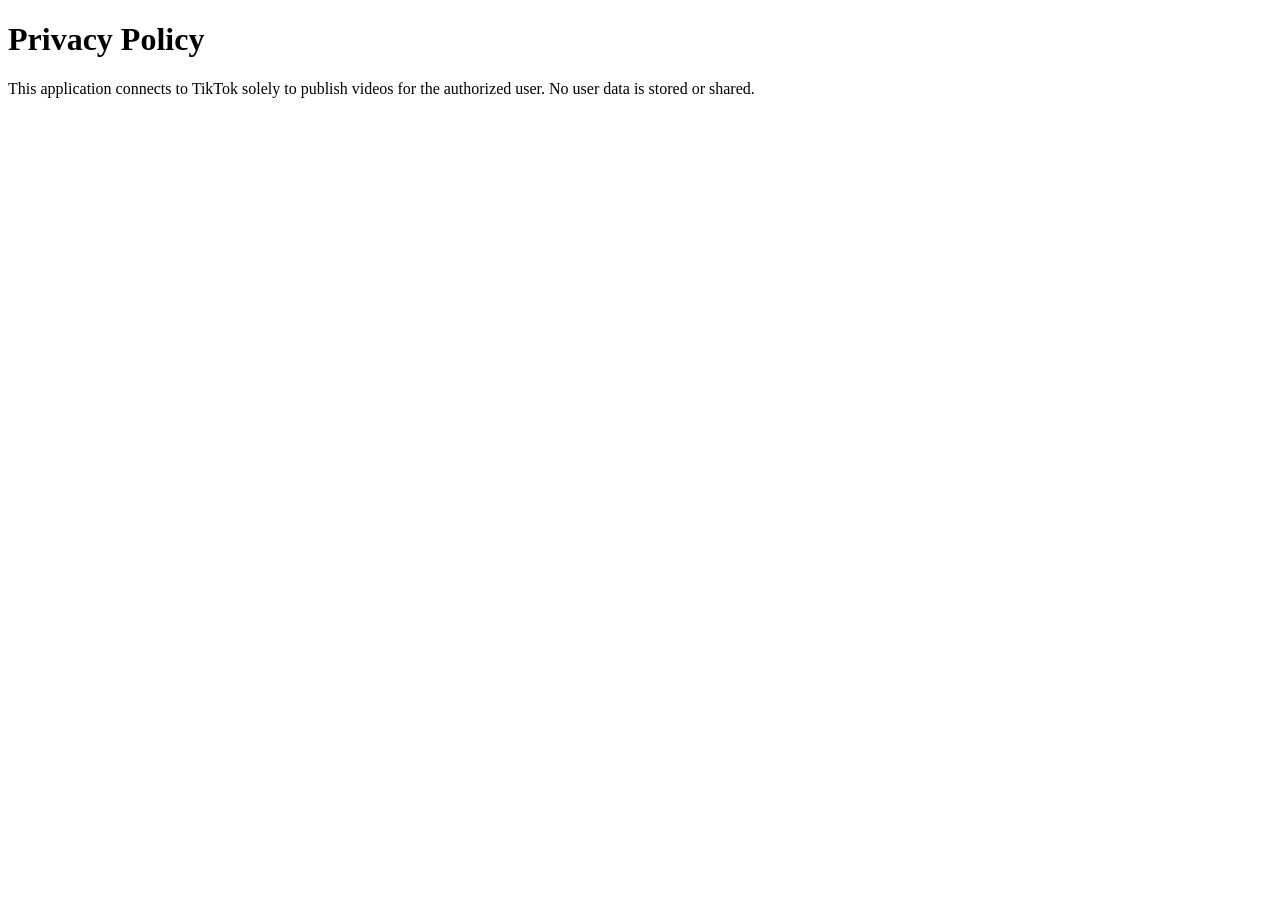
==== privacy.html @ 3f397d8d "Add privacy policy HTML file" ====
<!DOCTYPE html>
<html>
<head><title>Privacy Policy</title></head>
<body><h1>Privacy Policy</h1><p>This application connects to TikTok solely to publish videos for the authorized user. No user data is stored or shared.</p></body>
</html>
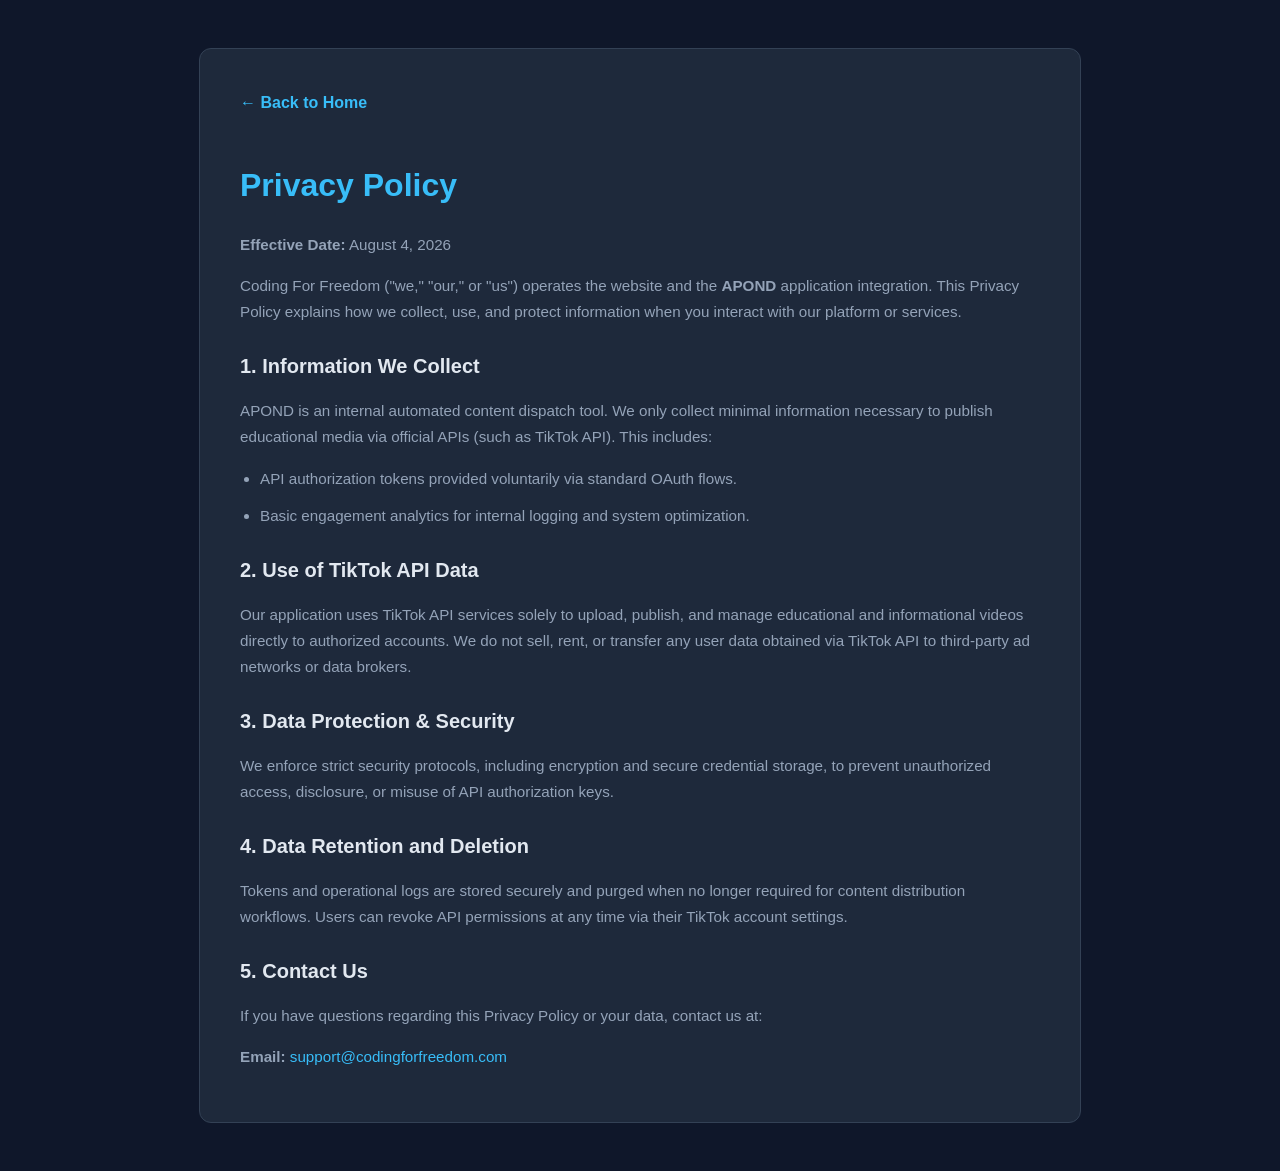
==== commit f9e30163: "Update privacy.html Privacy policy. Our privacy terms." ====
--- a/privacy.html
+++ b/privacy.html
@@ -1,5 +1,48 @@
 <!DOCTYPE html>
-<html>
-<head><title>Privacy Policy</title></head>
-<body><h1>Privacy Policy</h1><p>This application connects to TikTok solely to publish videos for the authorized user. No user data is stored or shared.</p></body>
+<html lang="en">
+<head>
+    <meta charset="UTF-8">
+    <meta name="viewport" content="width=device-width, initial-scale=1.0">
+    <title>Privacy Policy | Coding For Freedom & APOND</title>
+    <style>
+        body { background-color: #0f172a; color: #f8fafc; font-family: -apple-system, BlinkMacSystemFont, "Segoe UI", Roboto, sans-serif; line-height: 1.7; padding: 40px 20px; }
+        .container { max-width: 800px; margin: 0 auto; background: #1e293b; padding: 40px; border-radius: 12px; border: 1px solid #334155; }
+        h1 { color: #38bdf8; margin-bottom: 20px; font-size: 2rem; }
+        h2 { color: #e2e8f0; margin-top: 24px; margin-bottom: 10px; font-size: 1.25rem; }
+        p, li { color: #94a3b8; font-size: 0.95rem; margin-bottom: 12px; }
+        ul { padding-left: 20px; }
+        a { color: #38bdf8; text-decoration: none; }
+        a:hover { text-decoration: underline; }
+        .back-link { display: inline-block; margin-bottom: 20px; font-weight: 600; }
+    </style>
+</head>
+<body>
+    <div class="container">
+        <a href="index.html" class="back-link">&larr; Back to Home</a>
+        <h1>Privacy Policy</h1>
+        <p><strong>Effective Date:</strong> August 4, 2026</p>
+        
+        <p>Coding For Freedom ("we," "our," or "us") operates the website and the <strong>APOND</strong> application integration. This Privacy Policy explains how we collect, use, and protect information when you interact with our platform or services.</p>
+
+        <h2>1. Information We Collect</h2>
+        <p>APOND is an internal automated content dispatch tool. We only collect minimal information necessary to publish educational media via official APIs (such as TikTok API). This includes:</p>
+        <ul>
+            <li>API authorization tokens provided voluntarily via standard OAuth flows.</li>
+            <li>Basic engagement analytics for internal logging and system optimization.</li>
+        </ul>
+
+        <h2>2. Use of TikTok API Data</h2>
+        <p>Our application uses TikTok API services solely to upload, publish, and manage educational and informational videos directly to authorized accounts. We do not sell, rent, or transfer any user data obtained via TikTok API to third-party ad networks or data brokers.</p>
+
+        <h2>3. Data Protection & Security</h2>
+        <p>We enforce strict security protocols, including encryption and secure credential storage, to prevent unauthorized access, disclosure, or misuse of API authorization keys.</p>
+
+        <h2>4. Data Retention and Deletion</h2>
+        <p>Tokens and operational logs are stored securely and purged when no longer required for content distribution workflows. Users can revoke API permissions at any time via their TikTok account settings.</p>
+
+        <h2>5. Contact Us</h2>
+        <p>If you have questions regarding this Privacy Policy or your data, contact us at:</p>
+        <p><strong>Email:</strong> <a href="mailto:support@codingforfreedom.com">support@codingforfreedom.com</a></p>
+    </div>
+</body>
 </html>
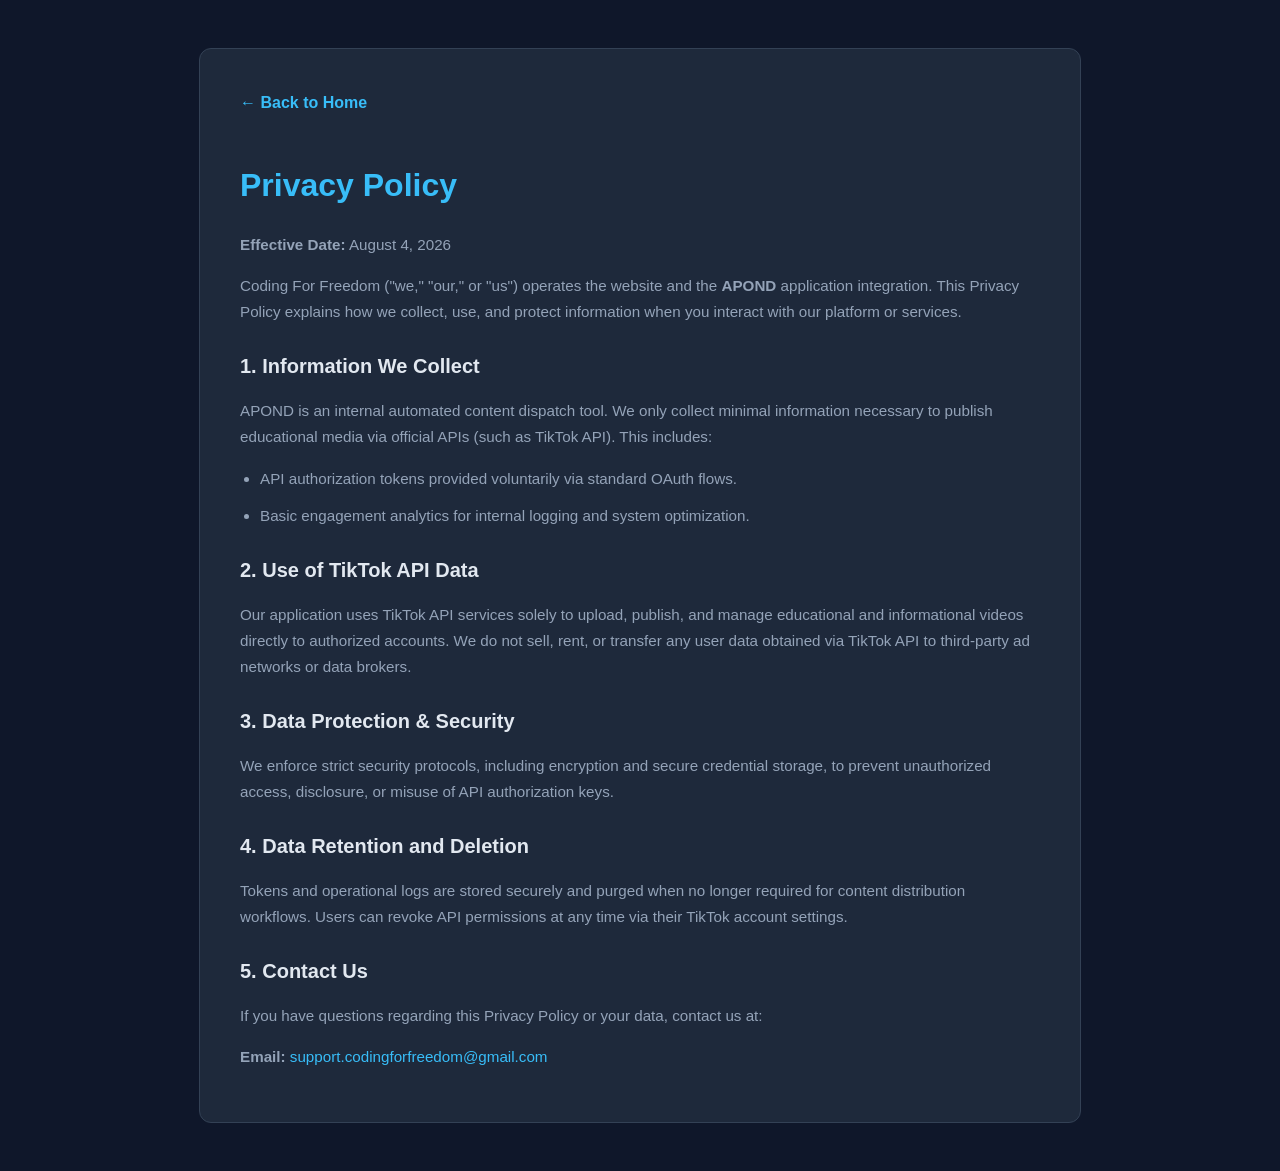
==== commit 6dc27ade: "Update privacy.html" ====
--- a/privacy.html
+++ b/privacy.html
@@ -42,7 +42,7 @@
 
         <h2>5. Contact Us</h2>
         <p>If you have questions regarding this Privacy Policy or your data, contact us at:</p>
-        <p><strong>Email:</strong> <a href="mailto:support@codingforfreedom.com">support@codingforfreedom.com</a></p>
+        <p><strong>Email:</strong> <a href="mailto:support.codingforfreedom@gmail.com">support.codingforfreedom@gmail.com</a></p>
     </div>
 </body>
 </html>
